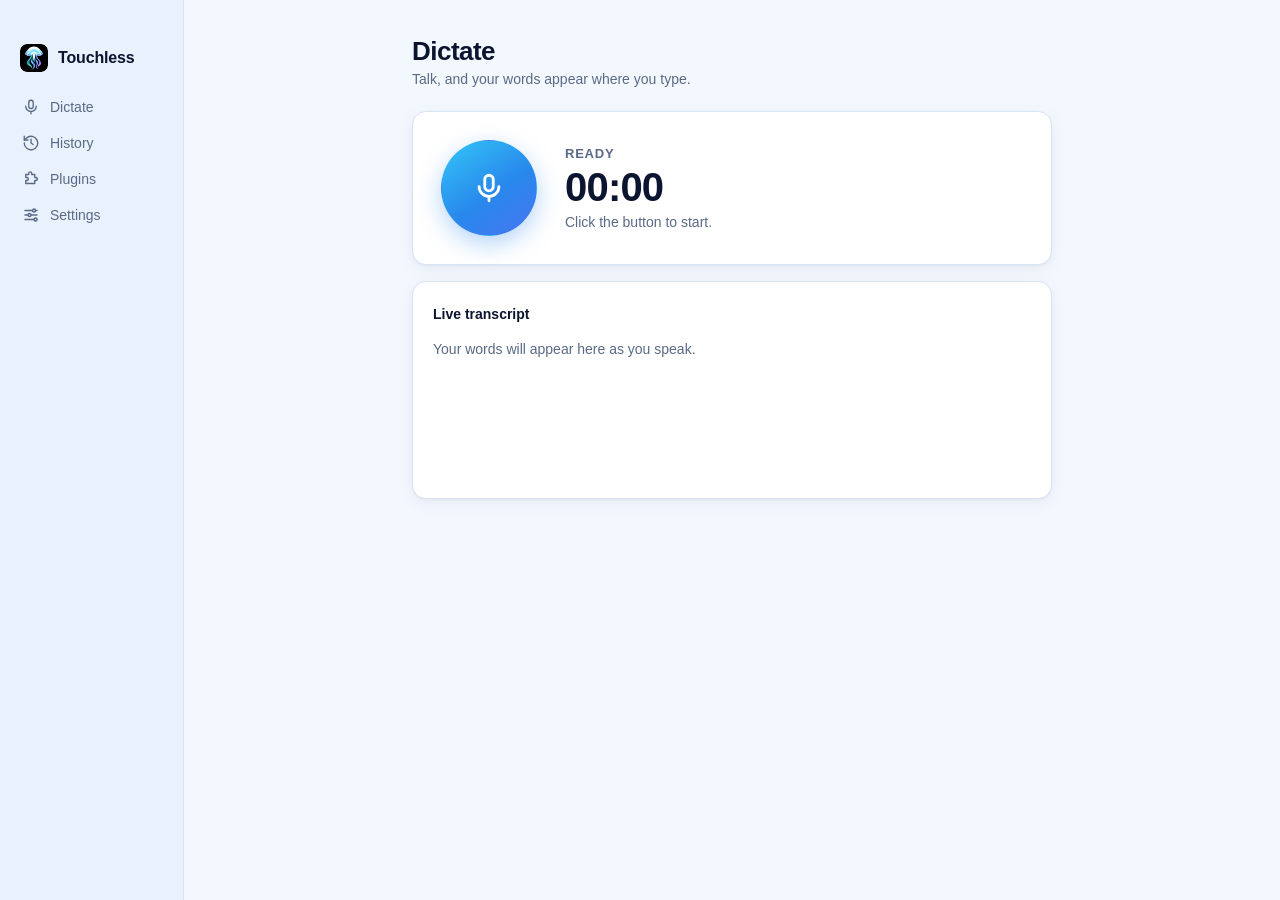
==== ui/index.html @ 68370c0e "Add optional start/stop sounds for dictation Co-authored-by: Cursor <cursoragent@cursor.com>" ====
<!doctype html>
<html lang="en">
  <head>
    <meta charset="UTF-8" />
    <meta name="viewport" content="width=device-width, initial-scale=1.0" />
    <title>Touchless</title>
    <link rel="stylesheet" href="styles.css" />
    <script type="module" src="js/main.js"></script>
  </head>
  <body>
    <aside class="sidebar">
      <div class="titlebar" data-tauri-drag-region></div>
      <div class="brand" data-tauri-drag-region>
        <img src="assets/logo.svg" alt="" width="28" height="28" />
        <span>Touchless</span>
      </div>
      <nav>
        <a href="#dictate" data-page="dictate">
          <svg viewBox="0 0 24 24"><rect x="9" y="3" width="6" height="11" rx="3" /><path d="M5 11a7 7 0 0 0 14 0M12 18v3" /></svg>
          Dictate
          <span id="nav-dot" class="dot idle"></span>
        </a>
        <a href="#history" data-page="history">
          <svg viewBox="0 0 24 24"><path d="M3 12a9 9 0 1 0 3-6.7L3 8" /><path d="M3 3v5h5M12 7v5l3 2" /></svg>
          History
        </a>
        <a href="#plugins" data-page="plugins">
          <svg viewBox="0 0 24 24"><path d="M9 4.5a2 2 0 1 1 4 0V6h4v4h1.5a2 2 0 1 1 0 4H17v4H5v-4h1.5a2 2 0 1 0 0-4H5V6h4z" /></svg>
          Plugins
        </a>
        <a href="#settings" data-page="settings">
          <svg viewBox="0 0 24 24"><path d="M4 6h10M18 6h2M4 12h4M12 12h8M4 18h12M20 18h0" /><circle cx="16" cy="6" r="2" /><circle cx="10" cy="12" r="2" /><circle cx="18" cy="18" r="2" /></svg>
          Settings
        </a>
      </nav>
    </aside>

    <main>
      <div class="titlebar" data-tauri-drag-region></div>

      <section id="page-dictate" class="page">
        <header class="page-header" data-tauri-drag-region>
          <h1>Dictate</h1>
          <p id="dictate-subtitle" class="subtitle">Talk, and your words appear where you type.</p>
        </header>

        <div id="callouts" class="callouts"></div>

        <div class="recorder-card card">
          <button id="record" class="record-button idle" type="button" aria-label="Start dictation">
            <span class="ring"></span>
            <svg class="icon-mic" viewBox="0 0 24 24"><rect x="9" y="3" width="6" height="11" rx="3" /><path d="M5 11a7 7 0 0 0 14 0M12 18v3" /></svg>
            <svg class="icon-stop" viewBox="0 0 24 24"><rect x="7" y="7" width="10" height="10" rx="2" /></svg>
            <span class="spinner"></span>
          </button>
          <div class="recorder-info">
            <div id="status-label" class="status-label">Ready</div>
            <div id="timer" class="timer">00:00</div>
            <div id="status-hint" class="hint">Click the button to start.</div>
          </div>
        </div>

        <div class="card transcript-card">
          <div class="card-header">
            <h2>Live transcript</h2>
            <button id="copy-live" class="ghost small" type="button" hidden>Copy</button>
          </div>
          <div class="transcript">
            <span id="committed"></span><span id="partial" class="partial"></span>
            <p id="transcript-empty" class="muted">Your words will appear here as you speak.</p>
          </div>
        </div>
      </section>

      <section id="page-history" class="page" hidden>
        <header class="page-header" data-tauri-drag-region>
          <h1>History</h1>
          <p class="subtitle">Your past dictations, saved only on this Mac.</p>
        </header>
        <div class="search">
          <svg viewBox="0 0 24 24"><circle cx="11" cy="11" r="7" /><path d="m20 20-4-4" /></svg>
          <input id="history-search" type="search" placeholder="Search transcripts" autocomplete="off" />
        </div>
        <div id="history-list" class="history"></div>
        <div id="history-empty" class="empty" hidden>
          <svg viewBox="0 0 24 24"><rect x="9" y="3" width="6" height="11" rx="3" /><path d="M5 11a7 7 0 0 0 14 0M12 18v3" /></svg>
          <p id="history-empty-text">No dictations yet.</p>
        </div>
      </section>

      <section id="page-plugins" class="page" hidden>
        <header class="page-header" data-tauri-drag-region>
          <h1>Plugins</h1>
          <p class="subtitle">Extras that run after each dictation. Your text is always pasted first.</p>
        </header>
        <div id="plugins-list" class="stack"></div>
        <div id="plugins-empty" class="empty" hidden>
          <p>No plugins yet.</p>
        </div>
      </section>

      <section id="page-settings" class="page" hidden>
        <header class="page-header" data-tauri-drag-region>
          <h1>Settings</h1>
          <p class="subtitle">Set up how Touchless listens and types.</p>
        </header>

        <h2 class="section-title">API keys</h2>
        <div class="stack">
          <div id="api-key-elevenlabs" class="card api-key"></div>
          <div id="api-key-openai" class="card api-key"></div>
        </div>

        <h2 class="section-title">Shortcut</h2>
        <div class="card list">
          <div class="row wrap">
            <div class="row-text">
              <div class="row-title">Start and stop dictation</div>
              <div id="shortcut-hint" class="row-subtitle"></div>
            </div>
            <div class="row-actions">
              <span id="shortcut-keys" class="shortcut-keys"></span>
              <button id="shortcut-reset" class="ghost small" type="button">Reset</button>
              <button id="shortcut-change" class="secondary small" type="button">Change</button>
            </div>
          </div>
        </div>

        <h2 class="section-title">Speech</h2>
        <div class="card list">
          <div class="row column">
            <div>
              <div class="row-title">Languages</div>
              <div id="languages-hint" class="row-subtitle"></div>
            </div>
            <div id="languages" class="chips"></div>
            <div class="language-picker">
              <input id="language-search" type="text" role="combobox" aria-expanded="false" aria-controls="language-results" aria-autocomplete="list" placeholder="Add a language" autocomplete="off" spellcheck="false" />
              <ul id="language-results" class="language-results" role="listbox" hidden></ul>
            </div>
          </div>
          <label class="row">
            <div>
              <div class="row-title">Remove filler words</div>
              <div class="row-subtitle">Cuts “um”, “uh”, and repeats.</div>
            </div>
            <input id="no-verbatim" type="checkbox" class="switch" />
          </label>
          <div class="row column">
            <div>
              <div class="row-title">Custom words <span id="keyterms-count" class="count"></span></div>
              <div class="row-subtitle">Names and terms to spell right. Costs 20% more.</div>
            </div>
            <div class="chips-input">
              <div id="keyterms" class="chips"></div>
              <input id="keyterm-input" type="text" placeholder="Type a word, press Enter" autocomplete="off" spellcheck="false" />
            </div>
          </div>
          <div class="row column">
            <div class="row-head">
              <div>
                <div class="row-title">Rewrite</div>
                <div id="rewrite-hint" class="row-subtitle"></div>
              </div>
              <select id="rewrite">
                <option value="off">Off</option>
                <option value="enhance">Enhance</option>
                <option value="structure">Structure</option>
                <option value="custom">Custom</option>
              </select>
            </div>
            <textarea id="transcript-edit" rows="3" maxlength="2000" placeholder="Fix grammar and punctuation. Keep my wording." hidden></textarea>
          </div>
        </div>

        <h2 class="section-title">Behavior</h2>
        <div class="card list">
          <label class="row">
            <div>
              <div class="row-title">Paste automatically</div>
              <div class="row-subtitle">Puts the text where your cursor is.</div>
            </div>
            <input type="checkbox" class="switch" data-preference="auto_paste" />
          </label>
          <label class="row">
            <div>
              <div class="row-title">Keep my clipboard</div>
              <div class="row-subtitle">Restores what you copied before.</div>
            </div>
            <input type="checkbox" class="switch" data-preference="restore_clipboard" />
          </label>
          <label class="row">
            <div>
              <div class="row-title">Play sounds</div>
              <div class="row-subtitle">Plays a sound when dictation starts and stops.</div>
            </div>
            <input type="checkbox" class="switch" data-preference="play_sounds" />
          </label>
          <div class="row">
            <div>
              <div class="row-title">Pop-up while dictating</div>
              <div class="row-subtitle">Shows at the bottom of the screen. The menu bar icon always shows when you're recording.</div>
            </div>
            <select data-preference="overlay">
              <option value="big">Big (live text)</option>
              <option value="minimal">Minimal</option>
              <option value="off">No pop-up</option>
            </select>
          </div>
        </div>

        <h2 class="section-title">Permissions</h2>
        <div id="permissions" class="card list"></div>
      </section>
    </main>

    <div id="toasts" class="toasts" aria-live="polite"></div>
  </body>
</html>
---- ui/styles.css ----
:root {
  /* Palette taken from assets/logo.svg: ice white bell, cyan to blue to violet tentacles. */
  --bg: #f3f8ff;
  --surface: #ffffff;
  --surface-2: #e8f1fc;
  --sidebar: rgba(232, 241, 252, 0.92);
  --text: #0b1530;
  --muted: #5a6a86;
  --border: #d9e4f3;
  --accent: #246cd4;
  --accent-strong: #1d5cba;
  --accent-text: #246cd4;
  --accent-soft: rgba(40, 136, 236, 0.13);
  --accent-border: rgba(40, 136, 236, 0.28);
  --recording: #7c4ef0;
  --recording-soft: rgba(143, 99, 249, 0.14);
  --busy: #d9912a;
  --busy-soft: rgba(230, 162, 60, 0.16);
  --success: #23955c;
  --success-soft: rgba(47, 166, 107, 0.14);
  --danger: #d64045;
  --danger-soft: rgba(214, 64, 69, 0.12);
  --shadow: 0 1px 2px rgba(11, 21, 48, 0.04), 0 4px 16px rgba(11, 21, 48, 0.06);
  --toast: #0b1530;
  --radius: 14px;
  font-family: -apple-system, BlinkMacSystemFont, "SF Pro Text", "Segoe UI", sans-serif;
  font-size: 14px;
  color: var(--text);
  background: var(--bg);
  -webkit-font-smoothing: antialiased;
  user-select: none;
  -webkit-user-select: none;
  cursor: default;
}

@media (prefers-color-scheme: dark) {
  :root {
    --bg: #07090f;
    --surface: #0f1422;
    --surface-2: #172033;
    --sidebar: rgba(10, 13, 22, 0.92);
    --text: #eaf4ff;
    --muted: #8c9bb6;
    --border: #1e2940;
    --accent: #2479e0;
    --accent-strong: #2f8af0;
    --accent-text: #48cefa;
    --accent-soft: rgba(72, 206, 250, 0.12);
    --accent-border: rgba(72, 206, 250, 0.24);
    --recording: #b874f7;
    --recording-soft: rgba(184, 116, 247, 0.16);
    --busy: #f5b74e;
    --success: #4cd68f;
    --shadow: 0 1px 2px rgba(0, 0, 0, 0.4), 0 8px 24px rgba(0, 0, 0, 0.3);
    --toast: #1a2540;
  }
}

* {
  box-sizing: border-box;
}

[hidden] {
  display: none !important;
}

body {
  margin: 0;
  display: flex;
  height: 100vh;
  overflow: hidden;
}

svg {
  width: 18px;
  height: 18px;
  fill: none;
  stroke: currentColor;
  stroke-width: 1.8;
  stroke-linecap: round;
  stroke-linejoin: round;
  flex-shrink: 0;
}

kbd {
  display: inline-block;
  min-width: 20px;
  padding: 1px 5px;
  border: 1px solid var(--border);
  border-bottom-width: 2px;
  border-radius: 5px;
  background: var(--surface);
  font: 600 12px/1.4 inherit;
  text-align: center;
  color: var(--text);
}

/* Layout */

.titlebar {
  height: 28px;
  flex-shrink: 0;
}

.sidebar {
  width: 184px;
  flex-shrink: 0;
  display: flex;
  flex-direction: column;
  padding: 10px 12px 16px;
  background: var(--sidebar);
  border-right: 1px solid var(--border);
}

.brand {
  display: flex;
  align-items: center;
  gap: 10px;
  padding: 6px 8px 18px;
  font-weight: 700;
  font-size: 16px;
  letter-spacing: -0.01em;
}

.brand img {
  border-radius: 7px;
  pointer-events: none;
}

nav {
  display: flex;
  flex-direction: column;
  gap: 2px;
}

nav a {
  display: flex;
  align-items: center;
  gap: 10px;
  padding: 8px 10px;
  border-radius: 8px;
  color: var(--muted);
  text-decoration: none;
  font-weight: 500;
  cursor: default;
}

nav a:hover {
  background: var(--surface-2);
  color: var(--text);
}

nav a.active {
  background: var(--accent-soft);
  color: var(--accent-text);
}

nav .dot {
  margin-left: auto;
}

main {
  flex: 1;
  display: flex;
  flex-direction: column;
  overflow-y: auto;
  padding: 0 28px 40px;
}

.page {
  max-width: 640px;
  width: 100%;
  margin: 0 auto;
}

.page-header {
  padding: 8px 0 24px;
}

h1 {
  margin: 0 0 4px;
  font-size: 26px;
  letter-spacing: -0.02em;
}

h2 {
  margin: 0;
  font-size: 14px;
}

.subtitle {
  margin: 0;
  color: var(--muted);
}

.section-title {
  margin: 28px 0 10px;
  font-size: 12px;
  font-weight: 600;
  text-transform: uppercase;
  letter-spacing: 0.06em;
  color: var(--muted);
}

.section-title:first-of-type {
  margin-top: 0;
}

.card {
  background: var(--surface);
  border: 1px solid var(--border);
  border-radius: var(--radius);
  box-shadow: var(--shadow);
}

.card-header {
  display: flex;
  align-items: center;
  justify-content: space-between;
  min-height: 28px;
  margin-bottom: 10px;
}

.stack {
  display: flex;
  flex-direction: column;
  gap: 12px;
}

.muted {
  color: var(--muted);
}

/* Buttons and inputs */

button {
  font: inherit;
  font-weight: 600;
  display: inline-flex;
  align-items: center;
  justify-content: center;
  gap: 6px;
  padding: 7px 14px;
  border-radius: 8px;
  border: 1px solid transparent;
  background: var(--accent);
  color: white;
  cursor: default;
  white-space: nowrap;
  transition: background 0.15s, opacity 0.15s;
}

button:hover:not(:disabled) {
  background: var(--accent-strong);
}

button.secondary {
  background: var(--surface);
  border-color: var(--border);
  color: var(--text);
}

button.secondary:hover:not(:disabled) {
  background: var(--surface-2);
}

button.ghost {
  background: transparent;
  color: var(--muted);
}

button.ghost:hover:not(:disabled) {
  background: var(--surface-2);
  color: var(--text);
}

button.danger:hover:not(:disabled) {
  color: var(--danger);
  background: var(--danger-soft);
}

button.small {
  padding: 4px 10px;
  font-size: 12px;
}

button:disabled {
  opacity: 0.5;
}

input[type="password"],
input[type="text"],
input[type="search"] {
  font: inherit;
  width: 100%;
  padding: 8px 12px;
  border: 1px solid var(--border);
  border-radius: 8px;
  background: var(--bg);
  color: var(--text);
  outline: none;
  user-select: text;
  -webkit-user-select: text;
}

input:focus {
  border-color: var(--accent);
  box-shadow: 0 0 0 3px var(--accent-soft);
}

.switch {
  appearance: none;
  -webkit-appearance: none;
  position: relative;
  flex-shrink: 0;
  width: 38px;
  height: 22px;
  margin: 0;
  border-radius: 999px;
  background: var(--border);
  transition: background 0.2s;
}

.switch::after {
  content: "";
  position: absolute;
  top: 2px;
  left: 2px;
  width: 18px;
  height: 18px;
  border-radius: 50%;
  background: white;
  box-shadow: 0 1px 3px rgba(0, 0, 0, 0.25);
  transition: transform 0.2s;
}

.switch:checked {
  background: var(--accent);
}

.switch:checked::after {
  transform: translateX(16px);
}

/* Status indicators */

.dot {
  width: 8px;
  height: 8px;
  border-radius: 50%;
  background: transparent;
}

.dot.listening {
  background: var(--recording);
  animation: pulse-dot 1.4s ease-in-out infinite;
}

.dot.connecting,
.dot.finalizing {
  background: var(--busy);
}

@keyframes pulse-dot {
  50% {
    opacity: 0.35;
  }
}

.badge {
  display: inline-flex;
  align-items: center;
  gap: 5px;
  padding: 2px 9px;
  border-radius: 999px;
  font-size: 11px;
  font-weight: 600;
  white-space: nowrap;
  background: var(--surface-2);
  color: var(--muted);
}

.badge.success {
  background: var(--success-soft);
  color: var(--success);
}

.badge.warning {
  background: var(--busy-soft);
  color: var(--busy);
}

/* Callouts */

.callouts {
  display: flex;
  flex-direction: column;
  gap: 10px;
  margin-bottom: 16px;
}

.callouts:empty {
  display: none;
}

.callout {
  display: flex;
  align-items: center;
  gap: 12px;
  padding: 12px 14px;
  border-radius: 12px;
  border: 1px solid transparent;
  line-height: 1.45;
}

.callout p {
  flex: 1;
  margin: 0;
}

.callout.warning {
  background: var(--busy-soft);
  border-color: rgba(230, 162, 60, 0.3);
}

.callout.error {
  background: var(--danger-soft);
  border-color: rgba(214, 64, 69, 0.3);
}

.callout.info {
  background: var(--accent-soft);
  border-color: var(--accent-border);
}

/* Dictate page */

.recorder-card {
  display: flex;
  align-items: center;
  gap: 28px;
  padding: 28px;
  margin-bottom: 16px;
}

.record-button {
  position: relative;
  width: 96px;
  height: 96px;
  padding: 0;
  border-radius: 50%;
  flex-shrink: 0;
  background: linear-gradient(145deg, #34c6f7, #2888ec 55%, #4876f3);
  box-shadow: 0 8px 24px rgba(40, 136, 236, 0.35);
}

.record-button:hover:not(:disabled) {
  background: linear-gradient(145deg, #4fd0fa, #3593f0 55%, #5a85f5);
}

.record-button svg {
  width: 34px;
  height: 34px;
  stroke-width: 2;
}

.record-button .ring {
  position: absolute;
  inset: -8px;
  border-radius: 50%;
  border: 2px solid transparent;
  pointer-events: none;
}

.record-button .icon-stop,
.record-button .spinner {
  display: none;
}

.record-button.listening,
.record-button.connecting {
  background: linear-gradient(145deg, #b874f7, #8f63f9 55%, #6f49e4);
  box-shadow: 0 8px 24px rgba(143, 99, 249, 0.38);
}

.record-button.listening:hover,
.record-button.connecting:hover {
  background: linear-gradient(145deg, #c287f9, #9b74fa 55%, #7b57ea);
}

.record-button.listening .ring {
  border-color: var(--recording);
  animation: ring 1.6s ease-out infinite;
}

.record-button.listening .icon-mic,
.record-button.connecting .icon-mic,
.record-button.finalizing .icon-mic {
  display: none;
}

.record-button.listening .icon-stop,
.record-button.connecting .icon-stop {
  display: block;
  fill: currentColor;
}

.record-button.finalizing,
.record-button.finalizing:hover:not(:disabled) {
  background: var(--surface-2);
  box-shadow: none;
  color: var(--muted);
}

.record-button.finalizing .spinner,
.record-button.connecting .spinner {
  display: block;
}

.spinner {
  position: absolute;
  inset: -8px;
  border-radius: 50%;
  border: 2px solid transparent;
  border-top-color: var(--busy);
  animation: spin 0.9s linear infinite;
}

@keyframes ring {
  from {
    transform: scale(0.92);
    opacity: 0.9;
  }
  to {
    transform: scale(1.25);
    opacity: 0;
  }
}

@keyframes spin {
  to {
    transform: rotate(360deg);
  }
}

.shake {
  animation: shake 0.35s ease-in-out;
}

@keyframes shake {
  20%,
  60% {
    transform: translateX(-5px);
  }
  40%,
  80% {
    transform: translateX(5px);
  }
}

.recorder-info {
  display: flex;
  flex-direction: column;
  gap: 4px;
}

.status-label {
  font-weight: 600;
  font-size: 13px;
  text-transform: uppercase;
  letter-spacing: 0.06em;
  color: var(--muted);
}

.status-label.listening {
  color: var(--recording);
}

.status-label.connecting,
.status-label.finalizing {
  color: var(--busy);
}

.timer {
  font-size: 40px;
  font-weight: 700;
  letter-spacing: -0.02em;
  font-variant-numeric: tabular-nums;
}

.hint {
  color: var(--muted);
}

.transcript-card {
  padding: 18px 20px 20px;
}

.transcript {
  min-height: 140px;
  font-size: 16px;
  line-height: 1.65;
  user-select: text;
  -webkit-user-select: text;
}

.transcript span {
  white-space: pre-wrap;
}

.transcript .muted {
  margin: 0;
  font-size: 14px;
}

.partial {
  color: var(--muted);
}

/* History */

.search {
  position: relative;
  margin-bottom: 20px;
}

.search svg {
  position: absolute;
  left: 12px;
  top: 50%;
  transform: translateY(-50%);
  color: var(--muted);
  width: 16px;
  height: 16px;
}

.search input {
  padding-left: 36px;
  background: var(--surface);
}

.day {
  margin: 22px 0 8px;
  font-size: 12px;
  font-weight: 600;
  color: var(--muted);
}

.day:first-child {
  margin-top: 0;
}

.entry {
  padding: 14px 16px;
  margin-bottom: 8px;
}

.entry-meta {
  display: flex;
  align-items: center;
  gap: 8px;
  margin-bottom: 6px;
  font-size: 12px;
  color: var(--muted);
}

.entry-actions {
  margin-left: auto;
  display: flex;
  gap: 2px;
  opacity: 0;
  transition: opacity 0.15s;
}

.entry:hover .entry-actions {
  opacity: 1;
}

.entry-actions svg {
  width: 14px;
  height: 14px;
}

.entry-text {
  line-height: 1.55;
  white-space: pre-wrap;
  user-select: text;
  -webkit-user-select: text;
}

.empty {
  display: flex;
  flex-direction: column;
  align-items: center;
  gap: 12px;
  padding: 60px 20px;
  color: var(--muted);
  text-align: center;
}

.empty svg {
  width: 40px;
  height: 40px;
  padding: 10px;
  box-sizing: content-box;
  border-radius: 50%;
  background: var(--surface-2);
}

.empty p {
  margin: 0;
}

/* Settings */

.api-key {
  padding: 16px 18px;
}

.api-key-head {
  display: flex;
  align-items: center;
  gap: 10px;
  margin-bottom: 2px;
}

.api-key-name {
  font-weight: 600;
  font-size: 15px;
}

.api-key-description {
  margin: 0 0 12px;
  color: var(--muted);
  font-size: 13px;
}

.api-key-form {
  display: flex;
  gap: 8px;
}

.api-key-form input {
  flex: 1;
}

.list .row {
  display: flex;
  align-items: center;
  justify-content: space-between;
  gap: 16px;
  padding: 14px 18px;
}

.list .row + .row {
  border-top: 1px solid var(--border);
}

.list .row.column {
  flex-direction: column;
  align-items: stretch;
  gap: 10px;
}

/* Lets the actions drop below the description when the window is narrow. */
.list .row.wrap {
  flex-wrap: wrap;
  row-gap: 10px;
}

.list .row.wrap > .row-text {
  flex: 1 1 220px;
}

.row-head {
  display: flex;
  align-items: center;
  justify-content: space-between;
  gap: 16px;
}

.count {
  margin-left: 4px;
  color: var(--muted);
  font-size: 12px;
  font-weight: 400;
}

select {
  font: inherit;
  flex-shrink: 0;
  max-width: 200px;
  padding: 6px 10px;
  border: 1px solid var(--border);
  border-radius: 8px;
  background: var(--bg);
  color: var(--text);
  outline: none;
}

select:focus,
textarea:focus {
  border-color: var(--accent);
  box-shadow: 0 0 0 3px var(--accent-soft);
}

textarea {
  font: inherit;
  width: 100%;
  padding: 8px 12px;
  border: 1px solid var(--border);
  border-radius: 8px;
  background: var(--bg);
  color: var(--text);
  outline: none;
  resize: vertical;
  user-select: text;
  -webkit-user-select: text;
}

.chips {
  display: flex;
  flex-wrap: wrap;
  gap: 6px;
}

.chips:empty {
  display: none;
}

.chip {
  display: inline-flex;
  align-items: center;
  gap: 2px;
  padding: 3px 4px 3px 10px;
  border-radius: 999px;
  background: var(--accent-soft);
  color: var(--accent-text);
  font-size: 13px;
  font-weight: 500;
}

.chip-remove,
.chip-action {
  padding: 0 6px;
  border-radius: 999px;
  background: transparent;
  color: inherit;
  font-size: 15px;
  line-height: 1.2;
}

.chip-remove:hover:not(:disabled),
.chip-action:hover:not(:disabled) {
  background: var(--accent-soft);
}

.chip.main {
  background: var(--accent);
  color: white;
}

.chip.main .chip-remove:hover:not(:disabled) {
  background: rgba(255, 255, 255, 0.2);
}

.chip-tag {
  margin-left: 6px;
  padding: 0 6px;
  border-radius: 999px;
  background: rgba(255, 255, 255, 0.22);
  font-size: 10px;
  font-weight: 600;
  letter-spacing: 0.04em;
  text-transform: uppercase;
}

.language-picker {
  position: relative;
}

.language-results {
  position: absolute;
  top: calc(100% + 4px);
  left: 0;
  right: 0;
  z-index: 5;
  max-height: 240px;
  overflow-y: auto;
  margin: 0;
  padding: 4px;
  list-style: none;
  background: var(--surface);
  border: 1px solid var(--border);
  border-radius: 10px;
  box-shadow: var(--shadow);
}

.language-results li {
  padding: 6px 10px;
  border-radius: 6px;
}

.language-results li.active {
  background: var(--accent-soft);
  color: var(--accent-text);
}

.language-results .language-empty {
  color: var(--muted);
}

.chips-input {
  display: flex;
  flex-direction: column;
  gap: 8px;
}

.row-title {
  font-weight: 500;
}

.row-subtitle {
  margin-top: 2px;
  color: var(--muted);
  font-size: 13px;
}

.row-actions {
  display: flex;
  align-items: center;
  gap: 8px;
  margin-left: auto;
}

.shortcut-keys {
  display: inline-flex;
  align-items: center;
  gap: 4px;
  margin-right: 4px;
}

.shortcut-keys.recording {
  color: var(--accent-text);
  font-size: 13px;
  font-weight: 500;
  animation: pulse-dot 1.4s ease-in-out infinite;
}

/* Plugins */

.plugin {
  padding: 16px 18px;
}

.plugin-head {
  display: flex;
  align-items: flex-start;
  gap: 16px;
}

.plugin-text {
  flex: 1;
}

.plugin-name {
  font-weight: 600;
  font-size: 15px;
}

.plugin-description {
  margin: 2px 0 0;
  color: var(--muted);
  font-size: 13px;
  line-height: 1.45;
}

.plugin-needs {
  display: flex;
  align-items: center;
  gap: 8px;
  margin-top: 12px;
}

/* Plugin results under a History entry */

.entry-plugin {
  margin-top: 10px;
  padding: 10px 12px;
  border-radius: 10px;
  background: var(--accent-soft);
  line-height: 1.5;
  user-select: text;
  -webkit-user-select: text;
}

.entry-plugin-name {
  margin-bottom: 2px;
  font-size: 11px;
  font-weight: 600;
  letter-spacing: 0.06em;
  text-transform: uppercase;
  color: var(--muted);
}

.entry-plugin.success {
  display: flex;
  align-items: baseline;
  gap: 10px;
  background: var(--success-soft);
}

.entry-plugin.success .entry-plugin-name {
  margin: 0;
}

.entry-plugin.success .block-text {
  color: var(--success);
  font-weight: 500;
}

.block-change {
  font-weight: 500;
}

.block-change del {
  color: var(--danger);
  text-decoration-thickness: 1.5px;
}

.block-change ins {
  color: var(--success);
  text-decoration: none;
}

.block-arrow {
  margin: 0 6px;
  color: var(--muted);
}
/* Toasts */

.toasts {
  position: fixed;
  bottom: 20px;
  left: 50%;
  transform: translateX(-50%);
  display: flex;
  flex-direction: column;
  align-items: center;
  gap: 8px;
  pointer-events: none;
  z-index: 10;
}

.toast {
  padding: 9px 16px;
  border-radius: 10px;
  background: var(--toast);
  color: #eaf4ff;
  font-weight: 500;
  box-shadow: 0 8px 24px rgba(0, 0, 0, 0.25);
  animation: toast-in 0.2s ease-out;
}

.toast.error {
  background: var(--danger);
}

.toast.leaving {
  opacity: 0;
  transform: translateY(6px);
  transition: all 0.2s;
}

@keyframes toast-in {
  from {
    opacity: 0;
    transform: translateY(8px);
  }
}
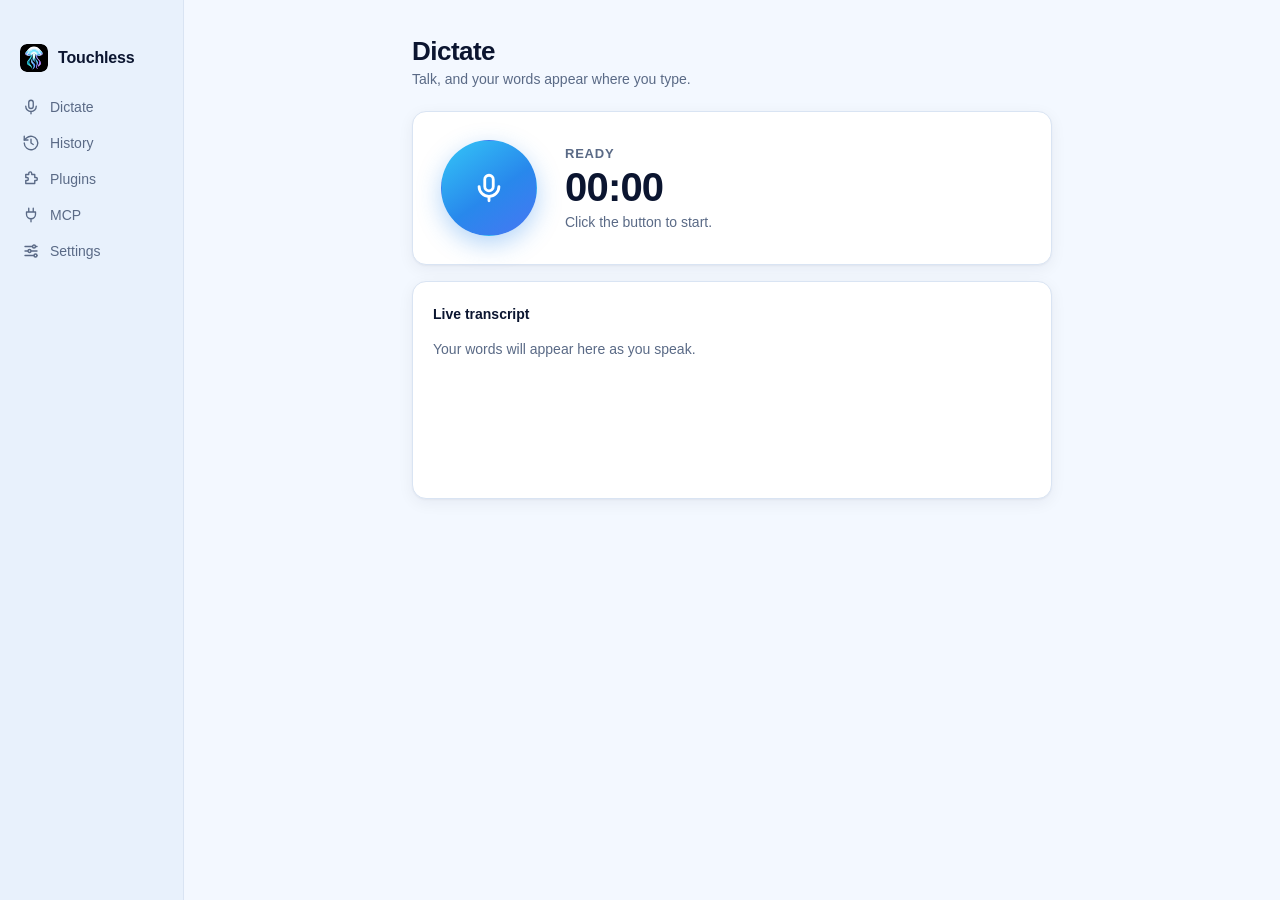
==== commit 52dfcb77: "Add a read-only MCP server for dictation history Co-authored-by: Cursor <cursoragent@cursor.com>" ====
--- a/ui/index.html
+++ b/ui/index.html
@@ -28,7 +28,10 @@
           <svg viewBox="0 0 24 24"><path d="M9 4.5a2 2 0 1 1 4 0V6h4v4h1.5a2 2 0 1 1 0 4H17v4H5v-4h1.5a2 2 0 1 0 0-4H5V6h4z" /></svg>
           Plugins
         </a>
-        <a href="#settings" data-page="settings">
+        <a href="#mcp" data-page="mcp">
+          <svg viewBox="0 0 24 24"><path d="M9 3v5M15 3v5M6 8h12v3a6 6 0 0 1-12 0zM12 17v4" /></svg>
+          MCP
+        </a>        <a href="#settings" data-page="settings">
           <svg viewBox="0 0 24 24"><path d="M4 6h10M18 6h2M4 12h4M12 12h8M4 18h12M20 18h0" /><circle cx="16" cy="6" r="2" /><circle cx="10" cy="12" r="2" /><circle cx="18" cy="18" r="2" /></svg>
           Settings
         </a>
@@ -99,8 +102,19 @@
         </div>
       </section>
 
-      <section id="page-settings" class="page" hidden>
-        <header class="page-header" data-tauri-drag-region>
+      <section id="page-mcp" class="page" hidden>
+        <header class="page-header" data-tauri-drag-region>
+          <h1>MCP</h1>
+          <p class="subtitle">Let AI apps on this Mac read your past dictations. They can't change or delete anything.</p>
+        </header>
+        <div id="mcp-callouts" class="callouts"></div>
+        <h2 class="section-title">Apps</h2>
+        <div id="mcp-clients" class="card list"></div>
+        <h2 class="section-title">Try asking</h2>
+        <div id="mcp-prompts" class="card list"></div>
+      </section>
+
+      <section id="page-settings" class="page" hidden>        <header class="page-header" data-tauri-drag-region>
           <h1>Settings</h1>
           <p class="subtitle">Set up how Touchless listens and types.</p>
         </header>
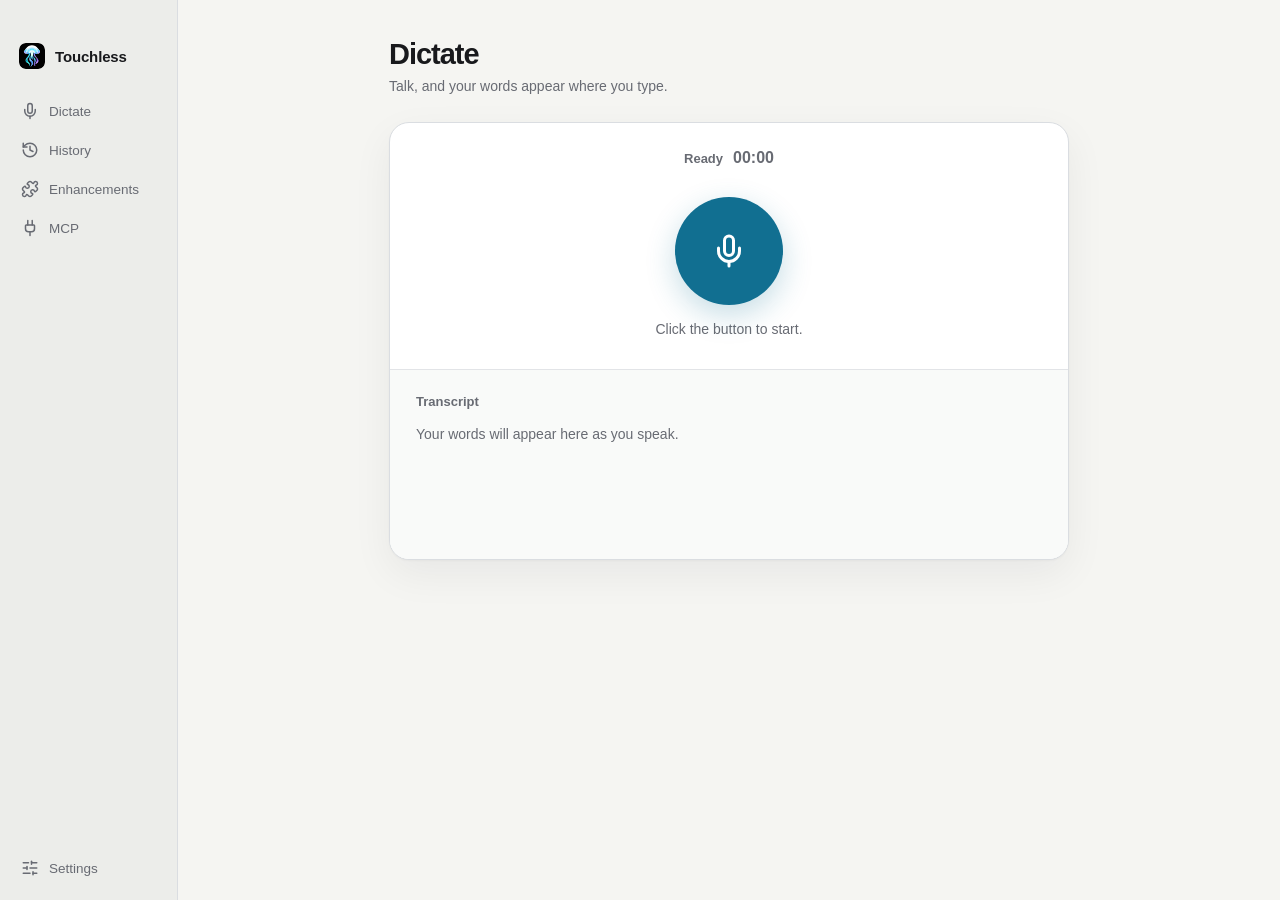
==== commit 4234d729: "Redesign the settings UI and add paginated history search. Co-authored-by: Cursor <cursoragent@curso" ====
--- a/ui/index.html
+++ b/ui/index.html
@@ -5,6 +5,7 @@
     <meta name="viewport" content="width=device-width, initial-scale=1.0" />
     <title>Touchless</title>
     <link rel="stylesheet" href="styles.css" />
+    <link rel="stylesheet" href="redesign.css" />
     <script type="module" src="js/main.js"></script>
   </head>
   <body>
@@ -14,27 +15,34 @@
         <img src="assets/logo.svg" alt="" width="28" height="28" />
         <span>Touchless</span>
       </div>
-      <nav>
-        <a href="#dictate" data-page="dictate">
-          <svg viewBox="0 0 24 24"><rect x="9" y="3" width="6" height="11" rx="3" /><path d="M5 11a7 7 0 0 0 14 0M12 18v3" /></svg>
-          Dictate
-          <span id="nav-dot" class="dot idle"></span>
-        </a>
-        <a href="#history" data-page="history">
-          <svg viewBox="0 0 24 24"><path d="M3 12a9 9 0 1 0 3-6.7L3 8" /><path d="M3 3v5h5M12 7v5l3 2" /></svg>
-          History
-        </a>
-        <a href="#plugins" data-page="plugins">
-          <svg viewBox="0 0 24 24"><path d="M9 4.5a2 2 0 1 1 4 0V6h4v4h1.5a2 2 0 1 1 0 4H17v4H5v-4h1.5a2 2 0 1 0 0-4H5V6h4z" /></svg>
-          Plugins
-        </a>
-        <a href="#mcp" data-page="mcp">
-          <svg viewBox="0 0 24 24"><path d="M9 3v5M15 3v5M6 8h12v3a6 6 0 0 1-12 0zM12 17v4" /></svg>
-          MCP
-        </a>        <a href="#settings" data-page="settings">
-          <svg viewBox="0 0 24 24"><path d="M4 6h10M18 6h2M4 12h4M12 12h8M4 18h12M20 18h0" /><circle cx="16" cy="6" r="2" /><circle cx="10" cy="12" r="2" /><circle cx="18" cy="18" r="2" /></svg>
-          Settings
-        </a>
+      <nav aria-label="Main navigation">
+        <div class="nav-group">
+          <a href="#dictate" data-page="dictate">
+            <svg viewBox="0 0 24 24" aria-hidden="true"><path d="M12 19v3" /><path d="M19 10v2a7 7 0 0 1-14 0v-2" /><rect x="9" y="2" width="6" height="13" rx="3" /></svg>
+            Dictate
+            <span id="nav-dot" class="dot idle"></span>
+          </a>
+          <a href="#history" data-page="history">
+            <svg viewBox="0 0 24 24" aria-hidden="true"><path d="M3 12a9 9 0 1 0 9-9 9.75 9.75 0 0 0-6.74 2.74L3 8" /><path d="M3 3v5h5" /><path d="M12 7v5l4 2" /></svg>
+            History
+          </a>
+        </div>
+        <div class="nav-group">
+          <a href="#plugins" data-page="plugins">
+            <svg viewBox="0 0 24 24" aria-hidden="true"><path d="M15.39 4.39a1 1 0 0 0 1.68-.474 2.5 2.5 0 1 1 3.014 3.015 1 1 0 0 0-.474 1.68l1.683 1.682a2.414 2.414 0 0 1 0 3.414L19.61 15.39a1 1 0 0 1-1.68-.474 2.5 2.5 0 1 0-3.014 3.015 1 1 0 0 1 .474 1.68l-1.683 1.682a2.414 2.414 0 0 1-3.414 0L8.61 19.61a1 1 0 0 0-1.68.474 2.5 2.5 0 1 1-3.014-3.015 1 1 0 0 0 .474-1.68l-1.683-1.682a2.414 2.414 0 0 1 0-3.414L4.39 8.61a1 1 0 0 1 1.68.474 2.5 2.5 0 1 0 3.014-3.015 1 1 0 0 1-.474-1.68l1.683-1.682a2.414 2.414 0 0 1 3.414 0z" /></svg>
+            Enhancements
+          </a>
+          <a href="#mcp" data-page="mcp">
+            <svg viewBox="0 0 24 24" aria-hidden="true"><path d="M12 22v-5" /><path d="M15 8V2" /><path d="M17 8a1 1 0 0 1 1 1v4a4 4 0 0 1-4 4h-4a4 4 0 0 1-4-4V9a1 1 0 0 1 1-1z" /><path d="M9 8V2" /></svg>
+            MCP
+          </a>
+        </div>
+        <div class="nav-group nav-settings">
+          <a href="#settings" data-page="settings">
+            <svg viewBox="0 0 24 24" aria-hidden="true"><path d="M10 5H3" /><path d="M12 19H3" /><path d="M14 3v4" /><path d="M16 17v4" /><path d="M21 12h-9" /><path d="M21 19h-5" /><path d="M21 5h-7" /><path d="M8 10v4" /><path d="M8 12H3" /></svg>
+            Settings
+          </a>
+        </div>
       </nav>
     </aside>
 
@@ -49,28 +57,28 @@
 
         <div id="callouts" class="callouts"></div>
 
-        <div class="recorder-card card">
+        <div class="dictation-stage">
+          <div class="stage-status">
+            <div id="status-label" class="status-label">Ready</div>
+            <div id="timer" class="timer">00:00</div>
+          </div>
           <button id="record" class="record-button idle" type="button" aria-label="Start dictation">
             <span class="ring"></span>
-            <svg class="icon-mic" viewBox="0 0 24 24"><rect x="9" y="3" width="6" height="11" rx="3" /><path d="M5 11a7 7 0 0 0 14 0M12 18v3" /></svg>
-            <svg class="icon-stop" viewBox="0 0 24 24"><rect x="7" y="7" width="10" height="10" rx="2" /></svg>
+            <svg class="icon-mic" viewBox="0 0 24 24" aria-hidden="true"><path d="M12 19v3" /><path d="M19 10v2a7 7 0 0 1-14 0v-2" /><rect x="9" y="2" width="6" height="13" rx="3" /></svg>
+            <svg class="icon-stop" viewBox="0 0 24 24" aria-hidden="true"><rect width="18" height="18" x="3" y="3" rx="2" /></svg>
             <span class="spinner"></span>
           </button>
-          <div class="recorder-info">
-            <div id="status-label" class="status-label">Ready</div>
-            <div id="timer" class="timer">00:00</div>
-            <div id="status-hint" class="hint">Click the button to start.</div>
-          </div>
-        </div>
-
-        <div class="card transcript-card">
-          <div class="card-header">
-            <h2>Live transcript</h2>
-            <button id="copy-live" class="ghost small" type="button" hidden>Copy</button>
-          </div>
-          <div class="transcript">
-            <span id="committed"></span><span id="partial" class="partial"></span>
-            <p id="transcript-empty" class="muted">Your words will appear here as you speak.</p>
+          <div id="status-hint" class="hint stage-hint">Click the button to start.</div>
+          <div id="delivery-status" class="delivery-status" hidden></div>
+          <div class="stage-transcript">
+            <div class="card-header">
+              <h2>Transcript</h2>
+              <button id="copy-live" class="ghost small" type="button" hidden>Copy</button>
+            </div>
+            <div class="transcript">
+              <span id="committed"></span><span id="partial" class="partial"></span>
+              <p id="transcript-empty" class="muted">Your words will appear here as you speak.</p>
+            </div>
           </div>
         </div>
       </section>
@@ -80,22 +88,41 @@
           <h1>History</h1>
           <p class="subtitle">Your past dictations, saved only on this Mac.</p>
         </header>
-        <div class="search">
-          <svg viewBox="0 0 24 24"><circle cx="11" cy="11" r="7" /><path d="m20 20-4-4" /></svg>
-          <input id="history-search" type="search" placeholder="Search transcripts" autocomplete="off" />
+        <div class="library-tools">
+          <div class="search">
+            <svg viewBox="0 0 24 24" aria-hidden="true"><path d="m21 21-4.34-4.34" /><circle cx="11" cy="11" r="8" /></svg>
+            <input id="history-search" type="search" placeholder="Search transcripts" autocomplete="off" />
+          </div>
+          <div class="library-subnav">
+            <div id="history-filters" class="filter-bar" aria-label="Filter history">
+              <button class="filter active" type="button" data-history-filter="all">All</button>
+              <button class="filter" type="button" data-history-filter="today">Today</button>
+              <button class="filter" type="button" data-history-filter="week">7 days</button>
+              <button class="filter" type="button" data-history-filter="insights">With insights</button>
+            </div>
+            <span id="history-count" class="result-count"></span>
+          </div>
         </div>
         <div id="history-list" class="history"></div>
+        <div id="history-more" class="history-more" aria-hidden="true"></div>
         <div id="history-empty" class="empty" hidden>
-          <svg viewBox="0 0 24 24"><rect x="9" y="3" width="6" height="11" rx="3" /><path d="M5 11a7 7 0 0 0 14 0M12 18v3" /></svg>
+          <svg viewBox="0 0 24 24" aria-hidden="true"><path d="M12 19v3" /><path d="M19 10v2a7 7 0 0 1-14 0v-2" /><rect x="9" y="2" width="6" height="13" rx="3" /></svg>
           <p id="history-empty-text">No dictations yet.</p>
         </div>
       </section>
 
       <section id="page-plugins" class="page" hidden>
         <header class="page-header" data-tauri-drag-region>
-          <h1>Plugins</h1>
-          <p class="subtitle">Extras that run after each dictation. Your text is always pasted first.</p>
-        </header>
+          <h1>Enhancements</h1>
+          <p class="subtitle">Optional follow-ups that add value without slowing down your dictation.</p>
+        </header>
+        <div class="enhancement-flow" aria-label="How enhancements work">
+          <span><strong>1</strong> Speak</span>
+          <svg viewBox="0 0 24 24" aria-hidden="true"><path d="m9 18 6-6-6-6" /></svg>
+          <span><strong>2</strong> Text is pasted</span>
+          <svg viewBox="0 0 24 24" aria-hidden="true"><path d="m9 18 6-6-6-6" /></svg>
+          <span><strong>3</strong> Insight appears</span>
+        </div>
         <div id="plugins-list" class="stack"></div>
         <div id="plugins-empty" class="empty" hidden>
           <p>No plugins yet.</p>
@@ -105,13 +132,12 @@
       <section id="page-mcp" class="page" hidden>
         <header class="page-header" data-tauri-drag-region>
           <h1>MCP</h1>
-          <p class="subtitle">Let AI apps on this Mac read your past dictations. They can't change or delete anything.</p>
+          <p class="subtitle">Let AI apps on your Mac read your dictation history.</p>
         </header>
         <div id="mcp-callouts" class="callouts"></div>
-        <h2 class="section-title">Apps</h2>
-        <div id="mcp-clients" class="card list"></div>
-        <h2 class="section-title">Try asking</h2>
-        <div id="mcp-prompts" class="card list"></div>
+        <div id="mcp-clients" class="collection"></div>
+        <h2 class="section-title">Try it in a connected app</h2>
+        <div id="mcp-prompts" class="prompt-grid"></div>
       </section>
 
       <section id="page-settings" class="page" hidden>        <header class="page-header" data-tauri-drag-region>
@@ -119,29 +145,68 @@
           <p class="subtitle">Set up how Touchless listens and types.</p>
         </header>
 
-        <h2 class="section-title">API keys</h2>
-        <div class="stack">
-          <div id="api-key-elevenlabs" class="card api-key"></div>
-          <div id="api-key-openai" class="card api-key"></div>
-        </div>
-
-        <h2 class="section-title">Shortcut</h2>
-        <div class="card list">
-          <div class="row wrap">
-            <div class="row-text">
-              <div class="row-title">Start and stop dictation</div>
-              <div id="shortcut-hint" class="row-subtitle"></div>
-            </div>
-            <div class="row-actions">
-              <span id="shortcut-keys" class="shortcut-keys"></span>
-              <button id="shortcut-reset" class="ghost small" type="button">Reset</button>
-              <button id="shortcut-change" class="secondary small" type="button">Change</button>
-            </div>
-          </div>
-        </div>
-
-        <h2 class="section-title">Speech</h2>
-        <div class="card list">
+        <div id="settings-tabs" class="settings-tabs" role="tablist" aria-label="Settings sections">
+          <button type="button" role="tab" class="active" aria-selected="true" data-settings-tab="general">General</button>
+          <button type="button" role="tab" aria-selected="false" tabindex="-1" data-settings-tab="speech">Speech</button>
+          <button type="button" role="tab" aria-selected="false" tabindex="-1" data-settings-tab="services">Services</button>
+        </div>
+
+        <div class="settings-panel" role="tabpanel" data-settings-panel="general">
+          <h2 class="section-title">Shortcut</h2>
+          <div class="settings-list list">
+            <div class="row wrap">
+              <div class="row-text">
+                <div class="row-title">Start and stop dictation</div>
+                <div id="shortcut-hint" class="row-subtitle"></div>
+              </div>
+              <div class="row-actions">
+                <span id="shortcut-keys" class="shortcut-keys"></span>
+                <button id="shortcut-reset" class="ghost small" type="button">Reset</button>
+                <button id="shortcut-change" class="secondary small" type="button">Change</button>
+              </div>
+            </div>
+          </div>
+
+          <h2 class="section-title">Output</h2>
+          <div class="settings-list list">
+            <label class="row">
+              <div>
+                <div class="row-title">Paste automatically</div>
+                <div class="row-subtitle">Puts the text where your cursor is.</div>
+              </div>
+              <input type="checkbox" class="switch" data-preference="auto_paste" />
+            </label>
+            <label class="row">
+              <div>
+                <div class="row-title">Keep my clipboard</div>
+                <div class="row-subtitle">Restores what you copied before.</div>
+              </div>
+              <input type="checkbox" class="switch" data-preference="restore_clipboard" />
+            </label>
+            <label class="row">
+              <div>
+                <div class="row-title">Play sounds</div>
+                <div class="row-subtitle">Confirms when dictation starts and stops.</div>
+              </div>
+              <input type="checkbox" class="switch" data-preference="play_sounds" />
+            </label>
+            <div class="row">
+              <div>
+                <div class="row-title">Pop-up while dictating</div>
+                <div class="row-subtitle">Choose how much live feedback appears over other apps.</div>
+              </div>
+              <select data-preference="overlay">
+                <option value="big">Full transcript</option>
+                <option value="minimal">Minimal indicator</option>
+                <option value="off">Off</option>
+              </select>
+            </div>
+          </div>
+        </div>
+
+        <div class="settings-panel" role="tabpanel" data-settings-panel="speech" hidden>
+          <h2 class="section-title">Recognition</h2>
+          <div class="settings-list list">
           <div class="row column">
             <div>
               <div class="row-title">Languages</div>
@@ -186,45 +251,18 @@
             <textarea id="transcript-edit" rows="3" maxlength="2000" placeholder="Fix grammar and punctuation. Keep my wording." hidden></textarea>
           </div>
         </div>
-
-        <h2 class="section-title">Behavior</h2>
-        <div class="card list">
-          <label class="row">
-            <div>
-              <div class="row-title">Paste automatically</div>
-              <div class="row-subtitle">Puts the text where your cursor is.</div>
-            </div>
-            <input type="checkbox" class="switch" data-preference="auto_paste" />
-          </label>
-          <label class="row">
-            <div>
-              <div class="row-title">Keep my clipboard</div>
-              <div class="row-subtitle">Restores what you copied before.</div>
-            </div>
-            <input type="checkbox" class="switch" data-preference="restore_clipboard" />
-          </label>
-          <label class="row">
-            <div>
-              <div class="row-title">Play sounds</div>
-              <div class="row-subtitle">Plays a sound when dictation starts and stops.</div>
-            </div>
-            <input type="checkbox" class="switch" data-preference="play_sounds" />
-          </label>
-          <div class="row">
-            <div>
-              <div class="row-title">Pop-up while dictating</div>
-              <div class="row-subtitle">Shows at the bottom of the screen. The menu bar icon always shows when you're recording.</div>
-            </div>
-            <select data-preference="overlay">
-              <option value="big">Big (live text)</option>
-              <option value="minimal">Minimal</option>
-              <option value="off">No pop-up</option>
-            </select>
-          </div>
-        </div>
-
-        <h2 class="section-title">Permissions</h2>
-        <div id="permissions" class="card list"></div>
+        </div>
+
+        <div class="settings-panel" role="tabpanel" data-settings-panel="services" hidden>
+          <h2 class="section-title">Connected services</h2>
+          <div class="stack services-stack">
+            <div id="api-key-elevenlabs" class="service-card api-key"></div>
+            <div id="api-key-openai" class="service-card api-key"></div>
+          </div>
+
+          <h2 class="section-title">System access</h2>
+          <div id="permissions" class="settings-list list"></div>
+        </div>
       </section>
     </main>
 
--- a/ui/styles.css
+++ b/ui/styles.css
@@ -1,27 +1,34 @@
 :root {
-  /* Palette taken from assets/logo.svg: ice white bell, cyan to blue to violet tentacles. */
-  --bg: #f3f8ff;
+  /*
+   * Ink & Ice: quiet neutral surfaces with cyan-blue actions and violet
+   * recording states. No gradients, so the app icon stays the colorful part.
+   */
+  color-scheme: light dark;
+  --bg: #f5f5f2;
   --surface: #ffffff;
-  --surface-2: #e8f1fc;
-  --sidebar: rgba(232, 241, 252, 0.92);
-  --text: #0b1530;
-  --muted: #5a6a86;
-  --border: #d9e4f3;
-  --accent: #246cd4;
-  --accent-strong: #1d5cba;
-  --accent-text: #246cd4;
-  --accent-soft: rgba(40, 136, 236, 0.13);
-  --accent-border: rgba(40, 136, 236, 0.28);
-  --recording: #7c4ef0;
-  --recording-soft: rgba(143, 99, 249, 0.14);
-  --busy: #d9912a;
-  --busy-soft: rgba(230, 162, 60, 0.16);
-  --success: #23955c;
-  --success-soft: rgba(47, 166, 107, 0.14);
-  --danger: #d64045;
-  --danger-soft: rgba(214, 64, 69, 0.12);
-  --shadow: 0 1px 2px rgba(11, 21, 48, 0.04), 0 4px 16px rgba(11, 21, 48, 0.06);
-  --toast: #0b1530;
+  --surface-2: #ecedea;
+  --sidebar: #ecedea;
+  --text: #18191c;
+  --muted: #686b73;
+  --border: #dadde1;
+  --accent: #116f91;
+  --accent-strong: #0d607d;
+  --accent-text: #116f91;
+  --on-accent: #ffffff;
+  --accent-soft: rgba(17, 111, 145, 0.1);
+  --accent-border: rgba(17, 111, 145, 0.24);
+  --recording: #6f4ec4;
+  --recording-strong: #5d3faf;
+  --on-recording: #ffffff;
+  --recording-soft: #eee9fa;
+  --busy: #99651e;
+  --busy-soft: #f7eedb;
+  --success: #24784a;
+  --success-soft: #e6f3eb;
+  --danger: #b83b46;
+  --danger-soft: #f8e8ea;
+  --shadow: 0 1px 2px rgba(24, 25, 28, 0.04), 0 4px 14px rgba(24, 25, 28, 0.07);
+  --toast: #18191c;
   --radius: 14px;
   font-family: -apple-system, BlinkMacSystemFont, "SF Pro Text", "Segoe UI", sans-serif;
   font-size: 14px;
@@ -35,27 +42,33 @@
 
 @media (prefers-color-scheme: dark) {
   :root {
-    --bg: #07090f;
-    --surface: #0f1422;
-    --surface-2: #172033;
-    --sidebar: rgba(10, 13, 22, 0.92);
-    --text: #eaf4ff;
-    --muted: #8c9bb6;
-    --border: #1e2940;
-    --accent: #2479e0;
-    --accent-strong: #2f8af0;
-    --accent-text: #48cefa;
-    --accent-soft: rgba(72, 206, 250, 0.12);
-    --accent-border: rgba(72, 206, 250, 0.24);
-    --recording: #b874f7;
-    --recording-soft: rgba(184, 116, 247, 0.16);
-    --busy: #f5b74e;
-    --success: #4cd68f;
-    --shadow: 0 1px 2px rgba(0, 0, 0, 0.4), 0 8px 24px rgba(0, 0, 0, 0.3);
-    --toast: #1a2540;
+    --bg: #0c0d0f;
+    --surface: #15171a;
+    --surface-2: #1f2227;
+    --sidebar: #101214;
+    --text: #f5f5f3;
+    --muted: #9a9ea7;
+    --border: #2b2f36;
+    --accent: #58beda;
+    --accent-strong: #74cbe2;
+    --accent-text: #58beda;
+    --on-accent: #092229;
+    --accent-soft: rgba(88, 190, 218, 0.12);
+    --accent-border: rgba(88, 190, 218, 0.26);
+    --recording: #a889ee;
+    --recording-strong: #b99ff2;
+    --on-recording: #211632;
+    --recording-soft: #2d2441;
+    --busy: #e3af59;
+    --busy-soft: #342918;
+    --success: #70c594;
+    --success-soft: #183126;
+    --danger: #ed7d88;
+    --danger-soft: #3a2025;
+    --shadow: 0 1px 2px rgba(0, 0, 0, 0.35), 0 8px 24px rgba(0, 0, 0, 0.28);
+    --toast: #1f2227;
   }
 }
-
 * {
   box-sizing: border-box;
 }
@@ -76,7 +89,7 @@
   height: 18px;
   fill: none;
   stroke: currentColor;
-  stroke-width: 1.8;
+  stroke-width: 2;
   stroke-linecap: round;
   stroke-linejoin: round;
   flex-shrink: 0;
@@ -197,9 +210,7 @@
   margin: 28px 0 10px;
   font-size: 12px;
   font-weight: 600;
-  text-transform: uppercase;
-  letter-spacing: 0.06em;
-  color: var(--muted);
+  color: var(--text);
 }
 
 .section-title:first-of-type {
@@ -244,7 +255,7 @@
   border-radius: 8px;
   border: 1px solid transparent;
   background: var(--accent);
-  color: white;
+  color: var(--on-accent);
   cursor: default;
   white-space: nowrap;
   transition: background 0.15s, opacity 0.15s;
@@ -420,12 +431,12 @@
 
 .callout.warning {
   background: var(--busy-soft);
-  border-color: rgba(230, 162, 60, 0.3);
+  border-color: color-mix(in srgb, var(--busy) 30%, transparent);
 }
 
 .callout.error {
   background: var(--danger-soft);
-  border-color: rgba(214, 64, 69, 0.3);
+  border-color: color-mix(in srgb, var(--danger) 30%, transparent);
 }
 
 .callout.info {
@@ -450,12 +461,7 @@
   padding: 0;
   border-radius: 50%;
   flex-shrink: 0;
-  background: linear-gradient(145deg, #34c6f7, #2888ec 55%, #4876f3);
-  box-shadow: 0 8px 24px rgba(40, 136, 236, 0.35);
-}
-
-.record-button:hover:not(:disabled) {
-  background: linear-gradient(145deg, #4fd0fa, #3593f0 55%, #5a85f5);
+  box-shadow: 0 8px 24px var(--accent-border);
 }
 
 .record-button svg {
@@ -479,13 +485,14 @@
 
 .record-button.listening,
 .record-button.connecting {
-  background: linear-gradient(145deg, #b874f7, #8f63f9 55%, #6f49e4);
-  box-shadow: 0 8px 24px rgba(143, 99, 249, 0.38);
+  background: var(--recording);
+  color: var(--on-recording);
+  box-shadow: 0 8px 24px color-mix(in srgb, var(--recording) 30%, transparent);
 }
 
 .record-button.listening:hover,
 .record-button.connecting:hover {
-  background: linear-gradient(145deg, #c287f9, #9b74fa 55%, #7b57ea);
+  background: var(--recording-strong);
 }
 
 .record-button.listening .ring {
@@ -567,8 +574,6 @@
 .status-label {
   font-weight: 600;
   font-size: 13px;
-  text-transform: uppercase;
-  letter-spacing: 0.06em;
   color: var(--muted);
 }
 
@@ -842,7 +847,7 @@
 
 .chip-remove,
 .chip-action {
-  padding: 0 6px;
+  padding: 3px 5px;
   border-radius: 999px;
   background: transparent;
   color: inherit;
@@ -850,6 +855,13 @@
   line-height: 1.2;
 }
 
+.chip-remove svg,
+.chip-action svg {
+  display: block;
+  width: 12px;
+  height: 12px;
+}
+
 .chip-remove:hover:not(:disabled),
 .chip-action:hover:not(:disabled) {
   background: var(--accent-soft);
@@ -857,22 +869,20 @@
 
 .chip.main {
   background: var(--accent);
-  color: white;
+  color: var(--on-accent);
 }
 
 .chip.main .chip-remove:hover:not(:disabled) {
-  background: rgba(255, 255, 255, 0.2);
+  background: color-mix(in srgb, var(--on-accent) 20%, transparent);
 }
 
 .chip-tag {
   margin-left: 6px;
   padding: 0 6px;
   border-radius: 999px;
-  background: rgba(255, 255, 255, 0.22);
-  font-size: 10px;
-  font-weight: 600;
-  letter-spacing: 0.04em;
-  text-transform: uppercase;
+  background: color-mix(in srgb, var(--on-accent) 20%, transparent);
+  font-size: 11px;
+  font-weight: 500;
 }
 
 .language-picker {
@@ -996,10 +1006,8 @@
 
 .entry-plugin-name {
   margin-bottom: 2px;
-  font-size: 11px;
+  font-size: 12px;
   font-weight: 600;
-  letter-spacing: 0.06em;
-  text-transform: uppercase;
   color: var(--muted);
 }
 
@@ -1036,6 +1044,12 @@
 .block-arrow {
   margin: 0 6px;
   color: var(--muted);
+}
+
+.block-arrow svg {
+  width: 14px;
+  height: 14px;
+  vertical-align: -2px;
 }
 /* Toasts */
 
@@ -1056,7 +1070,7 @@
   padding: 9px 16px;
   border-radius: 10px;
   background: var(--toast);
-  color: #eaf4ff;
+  color: #f5f5f3;
   font-weight: 500;
   box-shadow: 0 8px 24px rgba(0, 0, 0, 0.25);
   animation: toast-in 0.2s ease-out;
@@ -1064,6 +1078,7 @@
 
 .toast.error {
   background: var(--danger);
+  color: var(--surface);
 }
 
 .toast.leaving {
--- a/ui/redesign.css
+++ b/ui/redesign.css
@@ -0,0 +1,743 @@
+/*
+ * Touchless interface exploration — a quieter, flatter macOS utility.
+ * Kept separate from the base stylesheet so the direction is easy to review.
+ */
+
+:root {
+  --panel: color-mix(in srgb, var(--surface) 94%, var(--bg));
+  --hairline: color-mix(in srgb, var(--border) 72%, transparent);
+  --quiet-shadow: 0 1px 2px rgba(24, 25, 28, 0.03), 0 14px 40px rgba(24, 25, 28, 0.06);
+}
+
+@media (prefers-color-scheme: dark) {
+  :root {
+    --quiet-shadow: 0 1px 2px rgba(0, 0, 0, 0.25), 0 18px 44px rgba(0, 0, 0, 0.22);
+  }
+}
+
+/* Shell */
+
+.sidebar {
+  width: 178px;
+  padding: 10px 10px 14px;
+}
+
+.brand {
+  padding: 5px 9px 24px;
+  font-size: 15px;
+}
+
+.brand img {
+  width: 26px;
+  height: 26px;
+  border-radius: 7px;
+}
+
+nav {
+  flex: 1;
+  gap: 3px;
+}
+
+.nav-group {
+  display: flex;
+  flex-direction: column;
+  gap: 3px;
+}
+
+.nav-settings {
+  margin-top: auto;
+}
+
+.collection-label {
+  padding: 0 10px 6px;
+  color: var(--muted);
+  font-size: 12px;
+  font-weight: 600;
+}
+
+nav a {
+  min-height: 36px;
+  padding: 8px 10px;
+  border: 1px solid transparent;
+  border-radius: 9px;
+  font-size: 13.5px;
+  font-weight: 540;
+}
+
+nav a.active {
+  border-color: var(--hairline);
+  background: var(--surface);
+  box-shadow: 0 1px 2px rgba(24, 25, 28, 0.04);
+  color: var(--text);
+}
+
+main {
+  padding: 0 32px 48px;
+}
+
+.page {
+  max-width: 680px;
+}
+
+.page-header {
+  padding: 10px 0 26px;
+}
+
+h1 {
+  margin-bottom: 5px;
+  font-size: 29px;
+  font-weight: 700;
+  letter-spacing: -0.035em;
+}
+
+.subtitle {
+  max-width: 540px;
+  line-height: 1.45;
+}
+
+.section-title {
+  margin: 30px 0 9px;
+  padding-left: 2px;
+  color: var(--text);
+  font-size: 13px;
+  font-weight: 600;
+}
+
+.card {
+  box-shadow: none;
+}
+
+button,
+input,
+select,
+textarea {
+  transition: border-color 0.15s, background 0.15s, color 0.15s, box-shadow 0.15s, opacity 0.15s;
+}
+
+button:focus-visible,
+.switch:focus-visible,
+select:focus-visible,
+textarea:focus-visible,
+input:focus-visible {
+  outline: none;
+  box-shadow: 0 0 0 3px var(--accent-soft);
+}
+
+/* Dictate */
+
+.dictation-stage {
+  display: flex;
+  min-height: 430px;
+  flex-direction: column;
+  align-items: center;
+  padding: 26px 26px 0;
+  overflow: hidden;
+  border: 1px solid var(--border);
+  border-radius: 20px;
+  background: var(--surface);
+  box-shadow: var(--quiet-shadow);
+}
+
+.stage-status {
+  display: flex;
+  min-height: 34px;
+  align-items: baseline;
+  gap: 10px;
+}
+
+.stage-status .status-label {
+  font-size: 13px;
+}
+
+.stage-status .timer {
+  color: var(--muted);
+  font-size: 16px;
+  font-weight: 600;
+  letter-spacing: 0;
+}
+
+.record-button {
+  width: 108px;
+  height: 108px;
+  margin: 14px 0 16px;
+  box-shadow: 0 10px 30px var(--accent-border);
+}
+
+.record-button svg {
+  width: 36px;
+  height: 36px;
+}
+
+.record-button .icon-stop {
+  width: 20px;
+  height: 20px;
+}
+
+.stage-hint {
+  min-height: 24px;
+  text-align: center;
+}
+
+.delivery-status {
+  margin-top: 5px;
+  padding: 4px 9px;
+  border-radius: 999px;
+  background: var(--success-soft);
+  color: var(--success);
+  font-size: 12px;
+  font-weight: 600;
+}
+
+.stage-transcript {
+  width: calc(100% + 52px);
+  min-height: 174px;
+  align-self: stretch;
+  margin: 24px -26px 0;
+  padding: 17px 26px 24px;
+  border-top: 1px solid var(--hairline);
+  background: color-mix(in srgb, var(--surface-2) 30%, var(--surface));
+}
+
+.stage-transcript .card-header {
+  margin-bottom: 8px;
+}
+
+.stage-transcript h2 {
+  color: var(--muted);
+  font-size: 13px;
+  font-weight: 600;
+}
+
+.stage-transcript .transcript {
+  min-height: 112px;
+  max-height: 220px;
+  overflow-y: auto;
+  font-size: 16px;
+  line-height: 1.65;
+}
+
+/* History */
+
+.library-tools {
+  position: sticky;
+  top: 0;
+  z-index: 4;
+  padding-bottom: 13px;
+  background: var(--bg);
+}
+
+.library-tools .search {
+  margin-bottom: 10px;
+}
+
+.library-subnav {
+  display: flex;
+  align-items: center;
+  justify-content: space-between;
+  gap: 12px;
+}
+
+.filter-bar {
+  display: inline-flex;
+  padding: 3px;
+  border-radius: 9px;
+  background: var(--surface-2);
+}
+
+button.filter {
+  padding: 4px 9px;
+  border: 0;
+  border-radius: 6px;
+  background: transparent;
+  color: var(--muted);
+  font-size: 11px;
+  font-weight: 600;
+}
+
+button.filter:hover:not(:disabled) {
+  background: color-mix(in srgb, var(--surface) 65%, transparent);
+  color: var(--text);
+}
+
+button.filter.active {
+  background: var(--surface);
+  box-shadow: 0 1px 3px rgba(24, 25, 28, 0.09);
+  color: var(--text);
+}
+
+.result-count {
+  flex-shrink: 0;
+  color: var(--muted);
+  font-size: 11px;
+}
+
+.day {
+  margin: 22px 0 7px;
+  padding-left: 3px;
+  font-size: 11px;
+  letter-spacing: 0.02em;
+}
+
+.history-row {
+  margin-bottom: 7px;
+  padding: 13px 15px 14px;
+  border: 1px solid var(--hairline);
+  border-radius: 12px;
+  background: var(--surface);
+}
+
+.history-row.expanded {
+  border-color: var(--accent-border);
+  box-shadow: 0 0 0 1px var(--accent-soft);
+}
+
+.history-row-header,
+.history-row-meta,
+.history-row-actions {
+  display: flex;
+  align-items: center;
+}
+
+.history-row-header {
+  min-height: 26px;
+  justify-content: space-between;
+  gap: 12px;
+}
+
+.history-row-meta {
+  gap: 8px;
+  color: var(--muted);
+  font-size: 11px;
+}
+
+.history-insight-count {
+  padding: 2px 7px;
+  border-radius: 999px;
+  background: var(--accent-soft);
+  color: var(--accent-text);
+  font-weight: 600;
+}
+
+.history-row-actions {
+  gap: 1px;
+}
+
+.history-row-actions button.small {
+  padding: 3px 7px;
+}
+
+.history-row-actions svg {
+  width: 13px;
+  height: 13px;
+}
+
+.history-row-preview {
+  display: -webkit-box;
+  margin-top: 6px;
+  overflow: hidden;
+  color: var(--text);
+  line-height: 1.55;
+  white-space: pre-wrap;
+  -webkit-box-orient: vertical;
+  -webkit-line-clamp: 2;
+  user-select: text;
+  -webkit-user-select: text;
+}
+
+.history-row.expanded .history-row-preview {
+  display: block;
+  overflow: visible;
+}
+
+.history-row-actions .history-disclosure-icon {
+  transition: transform 0.15s;
+}
+
+.history-row.expanded .history-disclosure-icon {
+  transform: rotate(180deg);
+}
+
+.history-more {
+  height: 1px;
+}
+
+.history-row-details {
+  padding-top: 2px;
+}
+
+/* Enhancements */
+
+.enhancement-flow {
+  display: flex;
+  align-items: center;
+  justify-content: center;
+  gap: 12px;
+  margin-bottom: 30px;
+  padding: 12px 14px;
+  border: 1px solid var(--hairline);
+  border-radius: 12px;
+  color: var(--muted);
+  font-size: 12px;
+}
+
+.enhancement-flow span {
+  display: inline-flex;
+  align-items: center;
+  gap: 6px;
+}
+
+.enhancement-flow strong {
+  display: inline-grid;
+  width: 20px;
+  height: 20px;
+  place-items: center;
+  border-radius: 50%;
+  background: var(--surface-2);
+  color: var(--text);
+  font-size: 10px;
+}
+
+.enhancement-flow svg {
+  width: 13px;
+  height: 13px;
+  opacity: 0.5;
+}
+
+#plugins-list.stack {
+  gap: 8px;
+}
+
+#plugins-list .collection-label,
+.collection > .collection-label {
+  margin-top: 14px;
+  padding: 0 3px 2px;
+}
+
+#plugins-list .collection-label:first-child,
+.collection > .collection-label:first-child {
+  margin-top: 0;
+}
+
+.enhancement-row,
+.connection-row,
+.settings-list,
+.service-card {
+  border: 1px solid var(--hairline);
+  border-radius: 12px;
+  background: var(--surface);
+}
+
+.enhancement-row {
+  padding: 16px;
+}
+
+.enhancement-main,
+.enhancement-controls {
+  display: flex;
+  align-items: flex-start;
+}
+
+.enhancement-main {
+  justify-content: space-between;
+  gap: 18px;
+}
+
+.enhancement-text {
+  min-width: 0;
+  flex: 1;
+}
+
+.enhancement-name,
+.connection-name {
+  font-size: 14px;
+  font-weight: 650;
+}
+
+.enhancement-description {
+  margin: 4px 0 0;
+  color: var(--muted);
+  font-size: 12.5px;
+  line-height: 1.45;
+}
+
+.enhancement-controls {
+  align-items: center;
+  gap: 7px;
+}
+
+.enhancement-toggle {
+  display: inline-flex;
+}
+
+.enhancement-example {
+  display: flex;
+  align-items: center;
+  justify-content: space-between;
+  gap: 14px;
+  margin-top: 14px;
+  padding-top: 12px;
+  border-top: 1px solid var(--hairline);
+}
+
+.enhancement-example-change {
+  display: flex;
+  align-items: center;
+  gap: 8px;
+  font-weight: 600;
+}
+
+.enhancement-before {
+  color: var(--danger);
+  text-decoration: line-through;
+}
+
+.enhancement-after {
+  color: var(--success);
+}
+
+.enhancement-arrow {
+  display: inline-flex;
+  color: var(--muted);
+}
+
+.enhancement-arrow svg {
+  width: 14px;
+  height: 14px;
+}
+
+.enhancement-example p {
+  margin: 0;
+  color: var(--muted);
+  font-size: 11px;
+}
+
+/* MCP */
+
+.collection {
+  display: flex;
+  flex-direction: column;
+  gap: 7px;
+}
+
+.connection-row {
+  display: flex;
+  min-height: 52px;
+  align-items: center;
+  justify-content: space-between;
+  gap: 16px;
+  padding: 10px 15px;
+}
+
+.connection-row.missing {
+  background: transparent;
+  color: var(--muted);
+}
+
+.connection-row.missing .connection-name {
+  font-weight: 500;
+}
+
+.connection-text {
+  min-width: 0;
+  flex: 1;
+}
+
+.connection-note {
+  margin-top: 3px;
+  color: var(--muted);
+  font-size: 12px;
+  line-height: 1.4;
+}
+
+.connection-actions {
+  display: flex;
+  flex-shrink: 0;
+  align-items: center;
+  gap: 7px;
+}
+
+.connection-state {
+  display: inline-flex;
+  align-items: center;
+  gap: 5px;
+  color: var(--muted);
+  font-size: 12px;
+}
+
+.connection-state.connected {
+  margin-right: 3px;
+  color: var(--success);
+  font-weight: 600;
+}
+
+.connection-state svg {
+  width: 14px;
+  height: 14px;
+}
+
+/* Without the Connections heading this is the page's first title, which the
+   base styles would otherwise pull up against the list. */
+.collection + .section-title {
+  margin-top: 30px;
+}
+
+.prompt-grid {
+  display: grid;
+  grid-template-columns: 1fr 1fr;
+  gap: 8px;
+}
+
+button.prompt-chip {
+  min-height: 58px;
+  justify-content: space-between;
+  gap: 10px;
+  padding: 11px 13px;
+  border: 1px solid var(--hairline);
+  border-radius: 11px;
+  background: var(--surface);
+  color: var(--text);
+  font-size: 12px;
+  font-weight: 500;
+  line-height: 1.4;
+  text-align: left;
+  white-space: normal;
+}
+
+button.prompt-chip svg {
+  width: 14px;
+  height: 14px;
+  color: var(--muted);
+}
+
+button.prompt-chip:hover:not(:disabled) {
+  border-color: var(--accent-border);
+  background: var(--accent-soft);
+}
+
+button.prompt-chip:hover:not(:disabled) svg {
+  color: var(--accent-text);
+}
+
+/* Settings */
+
+.settings-tabs {
+  position: sticky;
+  top: 0;
+  z-index: 4;
+  display: flex;
+  width: max-content;
+  margin-bottom: 24px;
+  padding: 3px;
+  border-radius: 10px;
+  background: var(--surface-2);
+}
+
+.settings-tabs button {
+  min-width: 92px;
+  padding: 6px 13px;
+  border: 0;
+  border-radius: 7px;
+  background: transparent;
+  color: var(--muted);
+  font-size: 12px;
+}
+
+.settings-tabs button:hover:not(:disabled) {
+  background: color-mix(in srgb, var(--surface) 60%, transparent);
+  color: var(--text);
+}
+
+.settings-tabs button.active {
+  background: var(--surface);
+  box-shadow: 0 1px 3px rgba(24, 25, 28, 0.1);
+  color: var(--text);
+}
+
+.settings-panel > .section-title:first-child {
+  margin-top: 0;
+}
+
+.settings-list {
+  overflow: hidden;
+}
+
+.settings-list.list .row {
+  padding: 13px 15px;
+}
+
+.settings-list.list .row + .row {
+  border-top-color: var(--hairline);
+}
+
+.services-stack {
+  gap: 8px;
+}
+
+.service-card {
+  padding: 15px;
+}
+
+.service-card .api-key-form {
+  flex-wrap: wrap;
+}
+
+.service-card .api-key-form input {
+  min-width: 210px;
+}
+
+/* Smaller window resilience */
+
+@media (max-width: 650px) {
+  main {
+    padding-right: 24px;
+    padding-left: 24px;
+  }
+
+  .enhancement-flow {
+    gap: 7px;
+    padding-right: 10px;
+    padding-left: 10px;
+  }
+
+  .enhancement-flow strong {
+    display: none;
+  }
+
+  .library-subnav,
+  .enhancement-main,
+  .enhancement-example,
+  .connection-row {
+    align-items: stretch;
+    flex-direction: column;
+  }
+
+  .library-subnav {
+    gap: 8px;
+  }
+
+  .result-count {
+    align-self: flex-end;
+  }
+
+  .history-row-header {
+    align-items: flex-start;
+  }
+
+  .history-row-actions button {
+    font-size: 0;
+  }
+
+  .history-row-actions button svg,
+  .history-row-actions .history-disclosure-icon {
+    margin: 0;
+  }
+
+  .enhancement-controls,
+  .connection-actions {
+    align-self: flex-start;
+  }
+
+  .prompt-grid {
+    grid-template-columns: 1fr;
+  }
+}
